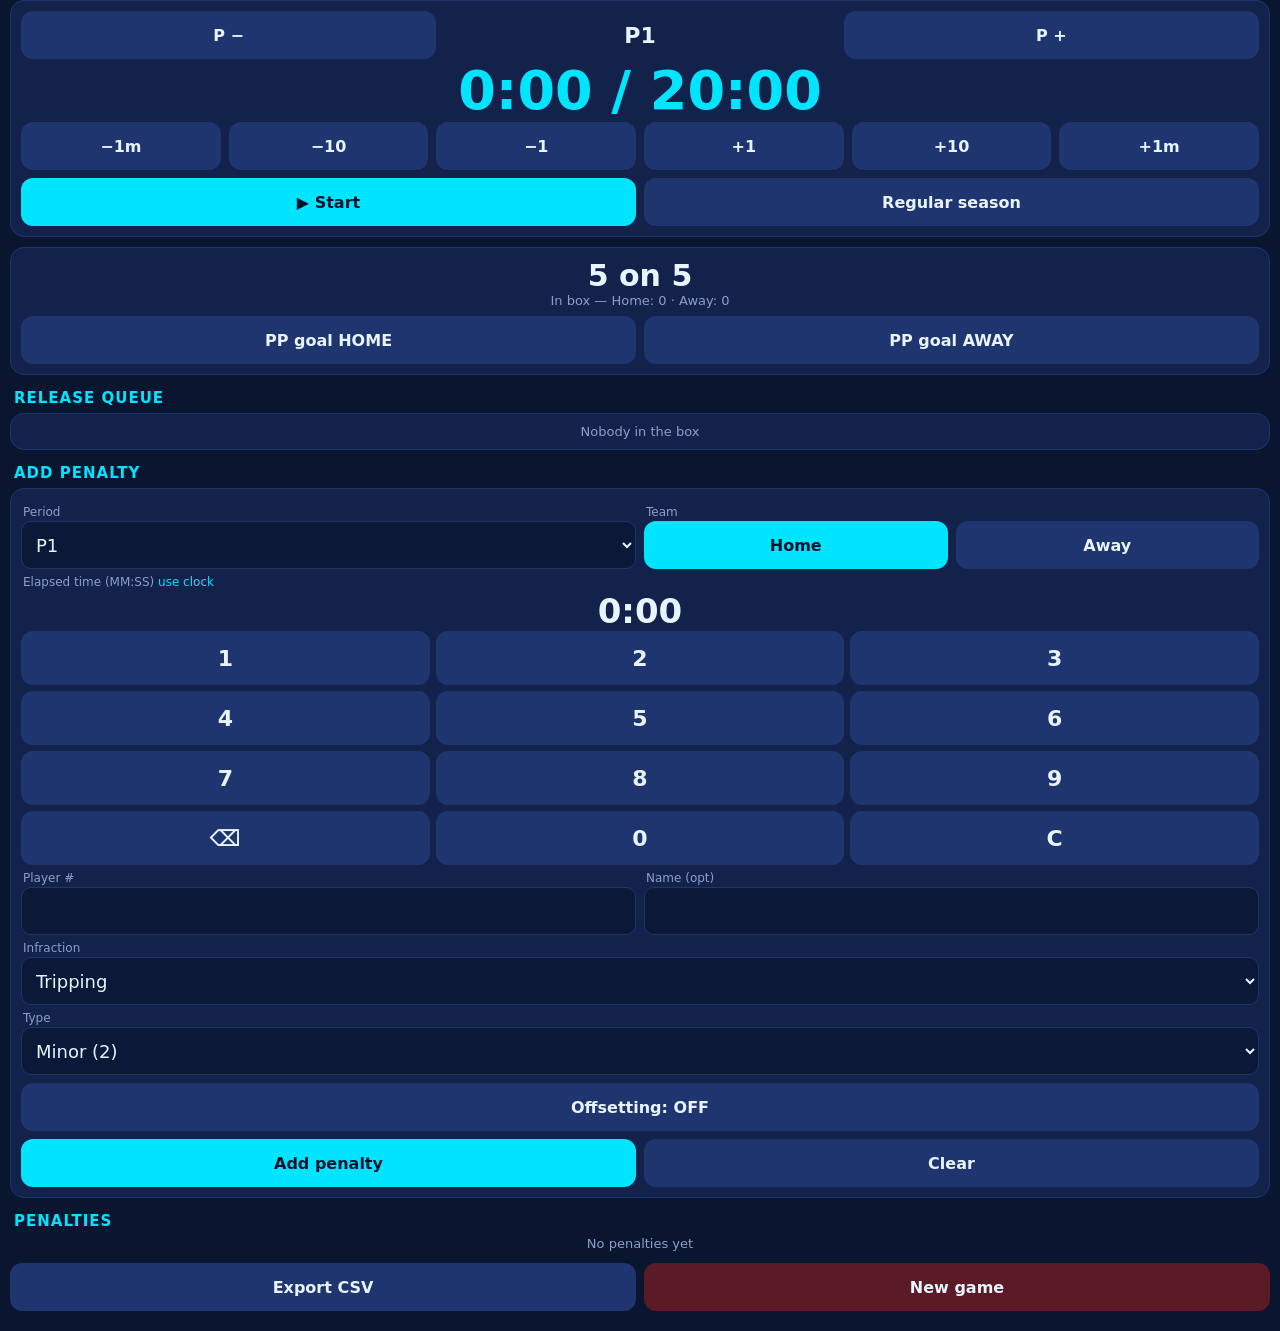
==== index.html @ b78acf7e "Add penalty tracker app" ====
<!DOCTYPE html><html lang="en"><head><meta charset="utf-8">
<meta name="viewport" content="width=device-width,initial-scale=1,viewport-fit=cover,user-scalable=no">
<meta name="apple-mobile-web-app-capable" content="yes"><meta name="mobile-web-app-capable" content="yes">
<meta name="apple-mobile-web-app-status-bar-style" content="black-translucent"><meta name="apple-mobile-web-app-title" content="Penalties">
<meta name="theme-color" content="#0a1630"><title>Penalty Tracker</title>
<link rel="apple-touch-icon" href="data:image/svg+xml,%3Csvg xmlns='http://www.w3.org/2000/svg' viewBox='0 0 180 180'%3E%3Crect width='180' height='180' fill='%230a1630'/%3E%3Ctext x='90' y='120' font-size='90' text-anchor='middle' fill='%2300e5ff' font-family='Arial' font-weight='bold'%3EPT%3C/text%3E%3C/svg%3E">
<style>
:root{--bg:#0a1630;--card:#12224a;--line:#1f3570;--cy:#00e5ff;--tx:#e8f4ff;--mut:#8aa0c8;--red:#ff4d5e;--yel:#ffc93c;--gry:#5b6782}
*{box-sizing:border-box;-webkit-tap-highlight-color:transparent}
body{margin:0;background:var(--bg);color:var(--tx);font-family:-apple-system,system-ui,sans-serif;padding:env(safe-area-inset-top) 10px calc(env(safe-area-inset-bottom) + 20px)}
h2{font-size:15px;color:var(--cy);margin:14px 4px 6px;text-transform:uppercase;letter-spacing:1px}
.card{background:var(--card);border:1px solid var(--line);border-radius:14px;padding:10px;margin-bottom:10px}
button{font:inherit;font-weight:600;border:0;border-radius:12px;min-height:48px;padding:0 12px;background:var(--line);color:var(--tx)}
button.pri{background:var(--cy);color:#04122b}button.on{background:var(--cy);color:#04122b}button.dng{background:#5a1a26}
.row{display:flex;gap:8px;align-items:center;flex-wrap:wrap}.row>*{flex:1}
.clock{font-size:54px;font-weight:800;text-align:center;font-variant-numeric:tabular-nums;color:var(--cy)}
.str{font-size:30px;font-weight:800;text-align:center}.sub{color:var(--mut);font-size:13px;text-align:center}
input,select{font:inherit;font-size:18px;width:100%;min-height:48px;border-radius:10px;border:1px solid var(--line);background:#0b1838;color:var(--tx);padding:0 10px}
label{font-size:12px;color:var(--mut);display:block;margin:6px 2px 2px}
.kp{display:grid;grid-template-columns:repeat(3,1fr);gap:6px}.kp button{min-height:54px;font-size:22px}
.tdisp{font-size:34px;text-align:center;font-weight:800;font-variant-numeric:tabular-nums}
.pen{border-left:6px solid var(--gry);padding:8px;margin:6px 0;background:#0e1c40;border-radius:10px}
.pen.inbox{border-color:var(--red)}.pen.pending{border-color:var(--yel)}.pen.rel{opacity:.55}
.pen .t{display:flex;justify-content:space-between;font-weight:700}.pen .m{font-size:13px;color:var(--mut)}
.pen .a{display:flex;gap:6px;margin-top:6px}.pen .a button{min-height:38px;font-size:13px;flex:1}
.tag{font-size:11px;padding:2px 6px;border-radius:6px;background:var(--line)}
.q{display:flex;justify-content:space-between;padding:6px 2px;border-bottom:1px solid var(--line);font-variant-numeric:tabular-nums}
</style></head><body>
<div class="card">
 <div class="row"><button id="pm">P −</button><div style="text-align:center;font-size:22px;font-weight:800" id="pl">P1</div><button id="pp">P +</button></div>
 <div class="clock" id="clk" onclick="editClock()">0:00</div>
 <div class="row"><button onclick="adj(-60)">−1m</button><button onclick="adj(-10)">−10</button><button onclick="adj(-1)">−1</button><button onclick="adj(1)">+1</button><button onclick="adj(10)">+10</button><button onclick="adj(60)">+1m</button></div>
 <div class="row" style="margin-top:8px"><button id="run" class="pri" onclick="toggleRun()">▶ Start</button><button id="gt" onclick="toggleType()">Regular season</button></div>
</div>
<div class="card"><div class="str" id="str">5 on 5</div><div class="sub" id="strsub"></div>
 <div class="row" style="margin-top:8px"><button onclick="ppGoal('H')">PP goal HOME</button><button onclick="ppGoal('A')">PP goal AWAY</button></div></div>
<h2>Release queue</h2><div class="card" id="queue"></div>
<h2 id="ftitle">Add penalty</h2><div class="card" id="form">
 <div class="row"><div><label>Period</label><select id="fp"></select></div><div><label>Team</label><div class="row"><button id="fH" class="on" onclick="setTeam('H')">Home</button><button id="fA" onclick="setTeam('A')">Away</button></div></div></div>
 <label>Elapsed time (MM:SS) <a style="color:var(--cy)" onclick="useNow()">use clock</a></label>
 <div class="tdisp" id="ftd">0:00</div>
 <div class="kp" id="kp"></div>
 <div class="row"><div><label>Player #</label><input id="fn" inputmode="numeric"></div><div><label>Name (opt)</label><input id="fnm"></div></div>
 <label>Infraction</label><select id="fi"></select>
 <label>Type</label><select id="ft"></select>
 <div class="row" style="margin-top:8px"><button id="fo" onclick="tOff()">Offsetting: OFF</button></div>
 <div class="row" style="margin-top:8px"><button class="pri" onclick="savePen()" id="fsave">Add penalty</button><button onclick="resetForm()">Clear</button></div>
</div>
<h2>Penalties</h2><div id="list"></div>
<div class="row" style="margin-top:12px"><button onclick="exportCSV()">Export CSV</button><button class="dng" onclick="newGame()">New game</button></div>
<script id="logic">
const TYPES={MIN:{l:'Minor (2)',d:120,str:1,early:1},DBL:{l:'Double minor (4)',d:240,str:1,early:1},MAJ:{l:'Major (5)',d:300,str:1},MIS:{l:'Misconduct (10)',d:600,str:0},GM:{l:'Game misconduct',d:0,str:0},MAT:{l:'Match (5 served)',d:300,str:1},BEN:{l:'Bench minor (2)',d:120,str:1,early:1}};
const INFR=['Tripping','Hooking','Slashing','Holding','Holding the stick','Interference','Roughing','High-sticking','Cross-checking','Boarding','Charging','Elbowing','Kneeing','Delay of game','Delay of game (puck over glass)','Too many men','Unsportsmanlike conduct','Embellishment','Goaltender interference','Fighting','Spearing','Butt-ending','Head-butting','Illegal check to the head','Checking from behind','Clipping','Instigator','Abuse of officials','Closing hand on puck','Throwing stick','Broken stick','Illegal equipment','Leaving the bench','Other'];
function plen(p,g){return p<=3?1200:(g==='PO'?1200:300)}
function fmt(s){s=Math.max(0,Math.round(s));return Math.floor(s/60)+':'+String(s%60).padStart(2,'0')}
function gs(p,el){return (p-1)*1200+el}
function toPE(g){return{p:Math.floor(g/1200)+1,el:g%1200}}
function pname(p,g){return p<=3?'P'+p:(g==='PO'?'OT'+(p-3):'OT')}
// returns map id->{start,end,status,strength}
function schedule(pens){
 const out={};
 for(const team of ['H','A']){
  const ps=pens.filter(p=>p.team===team).sort((a,b)=>gs(a.period,a.el)-gs(b.period,b.el)||a.id-b.id);
  const slots=[];// end times of serving strength penalties
  for(const p of ps){
   const t=gs(p.period,p.el),T=TYPES[p.type],counts=T.str&&!p.off;
   let start=t;
   if(counts){
    // free slots ending by t; if 2 busy, wait for earliest end
    let live=slots.filter(e=>e>t);
    if(live.length>=2){live.sort((a,b)=>a-b);start=live[live.length-2]; /* earliest of the two that remain */
     // slot frees when the earlier of the two latest-active ends
     const act=slots.filter(e=>e>t).sort((a,b)=>a-b);start=act[act.length-2]}
   }
   let end=start+T.d;
   if(p.relAt!=null) end=p.relAt;
   if(counts) slots.push(end);
   out[p.id]={start,end,counts:!!counts};
  }
 }
 return out;
}
function state(pens,period,el,gtype){
 const now=gs(period,el),sch=schedule(pens),n={H:0,A:0},box={H:0,A:0};
 for(const p of pens){const s=sch[p.id];
  s.status= now<s.start?'pending':(now<s.end?'inbox':'rel');
  if(TYPES[p.type].d===0) s.status='rel';
  if(s.status==='inbox'){box[p.team]++; if(s.counts) n[p.team]++}}
 n.H=Math.min(2,n.H);n.A=Math.min(2,n.A);
 let h,a;
 if(period>3&&gtype!=='PO'){const d=n.A-n.H;if(d>0){h=3+d;a=3}else if(d<0){h=3;a=3-d}else{h=3;a=3}}
 else{h=5-n.H;a=5-n.A}
 let label=h+' on '+a;
 if(h>a)label+=' · Home PP';else if(a>h)label+=' · Away PP';
 return{now,sch,n,box,h,a,label};
}
// early release on PP goal by scoringTeam: release earliest-ending minor of shorthanded team
function earlyRelease(pens,period,el,gtype,scoring){
 const st=state(pens,period,el,gtype),sh=scoring==='H'?'A':'H';
 if(!((scoring==='H'&&st.h>st.a)||(scoring==='A'&&st.a>st.h)))return null;
 const c=pens.filter(p=>p.team===sh&&TYPES[p.type].early&&!p.off&&st.sch[p.id].status==='inbox'&&st.sch[p.id].counts).sort((x,y)=>st.sch[x.id].end-st.sch[y.id].end);
 if(!c.length)return null;const p=c[0],s=st.sch[p.id];
 if(p.type==='DBL'&&st.now<s.start+120) p.relAt=st.now+120; else p.relAt=st.now;
 return p;
}
if(typeof module!=='undefined')module.exports={schedule,state,earlyRelease,gs,toPE,fmt,TYPES};
</script>
<script>
if(typeof document!=='undefined'){
const KEY='penaltyTracker.v1';
let S=JSON.parse(localStorage.getItem(KEY)||'null')||{period:1,el:0,gtype:'RS',pens:[],nid:1,running:false,runAt:null};
let F={team:'H',digits:'',off:false,edit:null};
const save=()=>localStorage.setItem(KEY,JSON.stringify(S));
const $=id=>document.getElementById(id);
function maxP(){return 7}
function curEl(){if(S.running){const e=S.el+Math.floor((Date.now()-S.runAt)/1000);return Math.min(e,plen(S.period,S.gtype))}return S.el}
function commitRun(){if(S.running){S.el=curEl();S.runAt=Date.now()}}
window.adj=d=>{commitRun();S.el=Math.max(0,Math.min(plen(S.period,S.gtype),S.el+d));save();render()};
$('pm').onclick=()=>{commitRun();if(S.period>1){S.period--;S.el=Math.min(S.el,plen(S.period,S.gtype))}save();render()};
$('pp').onclick=()=>{commitRun();if(S.period<maxP()){S.period++;S.el=0;S.running=false}save();render()};
window.toggleRun=()=>{if(S.running){S.el=curEl();S.running=false}else{S.running=true;S.runAt=Date.now()}save();render()};
window.toggleType=()=>{S.gtype=S.gtype==='RS'?'PO':'RS';save();render()};
window.editClock=()=>{const v=prompt('Elapsed time MM:SS',fmt(curEl()));if(!v)return;const m=v.match(/^(\d+):?(\d{2})$/);if(!m)return;commitRun();S.el=Math.min(plen(S.period,S.gtype),+m[1]*60+ +m[2]);save();render()};
window.setTeam=t=>{F.team=t;$('fH').className=t==='H'?'on':'';$('fA').className=t==='A'?'on':''};
window.tOff=()=>{F.off=!F.off;$('fo').textContent='Offsetting: '+(F.off?'ON':'OFF');$('fo').className=F.off?'on':''};
function tsec(){const d=F.digits.padStart(3,'0');return +d.slice(0,-2)*60+ +d.slice(-2)}
function showT(){$('ftd').textContent=fmt(tsec())}
window.useNow=()=>{const e=curEl();F.digits=String(Math.floor(e/60))+String(e%60).padStart(2,'0');$('fp').value=S.period;showT()};
const kp=$('kp');['1','2','3','4','5','6','7','8','9','⌫','0','C'].forEach(k=>{const b=document.createElement('button');b.textContent=k;b.onclick=()=>{if(k==='⌫')F.digits=F.digits.slice(0,-1);else if(k==='C')F.digits='';else if(F.digits.length<4)F.digits+=k;showT()};kp.appendChild(b)});
$('fi').innerHTML=INFR.map(i=>`<option>${i}</option>`).join('');
$('ft').innerHTML=Object.entries(TYPES).map(([k,v])=>`<option value="${k}">${v.l}</option>`).join('');
window.resetForm=()=>{F.digits='';F.edit=null;F.off&&tOff();$('fn').value='';$('fnm').value='';$('ft').value='MIN';$('fi').selectedIndex=0;$('fp').value=S.period;$('fsave').textContent='Add penalty';$('ftitle').textContent='Add penalty';showT()};
window.savePen=()=>{const el=tsec(),p=+$('fp').value;if(el>plen(p,S.gtype)){alert('Time exceeds period length');return}
 const o={period:p,el,team:F.team,num:$('fn').value.trim(),name:$('fnm').value.trim(),infr:$('fi').value,type:$('ft').value,off:F.off};
 if(F.edit){Object.assign(S.pens.find(x=>x.id===F.edit),o)}else S.pens.push({id:S.nid++,relAt:null,...o});
 save();resetForm();render()};
window.editPen=id=>{const p=S.pens.find(x=>x.id===id);F.edit=id;$('fp').value=p.period;F.digits=String(Math.floor(p.el/60))+String(p.el%60).padStart(2,'0');setTeam(p.team);if(F.off!==!!p.off)tOff();$('fn').value=p.num;$('fnm').value=p.name;$('fi').value=p.infr;$('ft').value=p.type;$('fsave').textContent='Save changes';$('ftitle').textContent='Edit penalty';showT();$('form').scrollIntoView({behavior:'smooth'})};
window.delPen=id=>{if(confirm('Delete penalty?')){S.pens=S.pens.filter(x=>x.id!==id);save();render()}};
window.relNow=id=>{const p=S.pens.find(x=>x.id===id);p.relAt=gs(S.period,curEl());save();render()};
window.undoRel=id=>{S.pens.find(x=>x.id===id).relAt=null;save();render()};
window.ppGoal=t=>{const p=earlyRelease(S.pens,S.period,curEl(),S.gtype,t);if(!p){alert('No releasable minor: '+(t==='H'?'Home':'Away')+' is not on a power play.');return}save();render()};
window.newGame=()=>{if(confirm('Clear all penalties and start a new game?')){S={period:1,el:0,gtype:S.gtype,pens:[],nid:1,running:false,runAt:null};save();resetForm();render()}};
window.exportCSV=()=>{const st=state(S.pens,S.period,curEl(),S.gtype);const q=v=>'"'+String(v??'').replace(/"/g,'""')+'"';
 const rows=[['Period','Elapsed','Team','No','Name','Infraction','Type','Offsetting','Start','Release','Status']];
 for(const p of S.pens){const s=st.sch[p.id],a=toPE(s.start),b=toPE(s.end);rows.push([pname(p.period,S.gtype),fmt(p.el),p.team==='H'?'Home':'Away',p.num,p.name,p.infr,TYPES[p.type].l,p.off?'Y':'',pname(a.p,S.gtype)+' '+fmt(a.el),TYPES[p.type].d?pname(b.p,S.gtype)+' '+fmt(b.el):'',s.status])}
 const blob=new Blob([rows.map(r=>r.map(q).join(',')).join('\n')],{type:'text/csv'});const a=document.createElement('a');a.href=URL.createObjectURL(blob);a.download='penalties.csv';a.click()};
function render(){const el=curEl();
 $('pl').textContent=pname(S.period,S.gtype);$('clk').textContent=fmt(el)+' / '+fmt(plen(S.period,S.gtype));
 $('run').textContent=S.running?'⏸ Stop':'▶ Start';$('gt').textContent=S.gtype==='RS'?'Regular season':'Playoffs';
 const ops=[];for(let p=1;p<=maxP();p++)ops.push(`<option value="${p}">${pname(p,S.gtype)}</option>`);const fv=$('fp').value;$('fp').innerHTML=ops.join('');$('fp').value=fv||S.period;
 const st=state(S.pens,S.period,el,S.gtype);
 $('str').textContent=st.label;$('str').style.color=st.h===st.a?'var(--tx)':'var(--yel)';
 $('strsub').textContent=`In box — Home: ${st.box.H} · Away: ${st.box.A}${S.period>3&&S.gtype==='RS'?' · OT 3-on-3 rules':''}`;
 const live=S.pens.filter(p=>st.sch[p.id].status!=='rel').sort((a,b)=>st.sch[a.id].end-st.sch[b.id].end);
 $('queue').innerHTML=live.length?live.map(p=>{const s=st.sch[p.id],e=toPE(s.end);return `<div class="q"><span style="color:${s.status==='inbox'?'var(--red)':'var(--yel)'}">${p.team==='H'?'HOME':'AWAY'} #${p.num||'?'} ${TYPES[p.type].l.split(' (')[0]}${p.off?' (off)':''}</span><span>${s.status==='pending'?'waits · ':''}${fmt(s.end-st.now)} → ${pname(e.p,S.gtype)} ${fmt(e.el)}</span></div>`}).join(''):'<div class="sub">Nobody in the box</div>';
 $('list').innerHTML=S.pens.slice().sort((a,b)=>gs(b.period,b.el)-gs(a.period,a.el)).map(p=>{const s=st.sch[p.id],e=toPE(s.end),a=toPE(s.start);
  return `<div class="pen ${s.status}"><div class="t"><span>${p.team==='H'?'HOME':'AWAY'} #${p.num||'?'} ${p.name}</span><span>${pname(p.period,S.gtype)} ${fmt(p.el)}</span></div>
  <div class="m">${p.infr} · ${TYPES[p.type].l}${p.off?' · <span class=tag>OFFSETTING</span>':''}${!s.counts&&TYPES[p.type].d?' · no strength effect':''}</div>
  <div class="m">${TYPES[p.type].d?`${s.start!==gs(p.period,p.el)?'Starts '+pname(a.p,S.gtype)+' '+fmt(a.el)+' · ':''}Release ${pname(e.p,S.gtype)} ${fmt(e.el)}${p.relAt!=null?' (early)':''}`:'Ejected'} · <b>${s.status==='inbox'?'IN BOX':s.status==='pending'?'PENDING':'RELEASED'}</b></div>
  <div class="a">${p.relAt!=null?`<button onclick="undoRel(${p.id})">Undo release</button>`:s.status==='inbox'?`<button onclick="relNow(${p.id})">Release now</button>`:''}<button onclick="editPen(${p.id})">Edit</button><button class="dng" onclick="delPen(${p.id})">Delete</button></div></div>`}).join('')||'<div class="sub">No penalties yet</div>';
}
resetForm();render();setInterval(()=>{if(S.running){if(curEl()>=plen(S.period,S.gtype)){S.el=plen(S.period,S.gtype);S.running=false;save()}render()}},500);
}
</script></body></html>
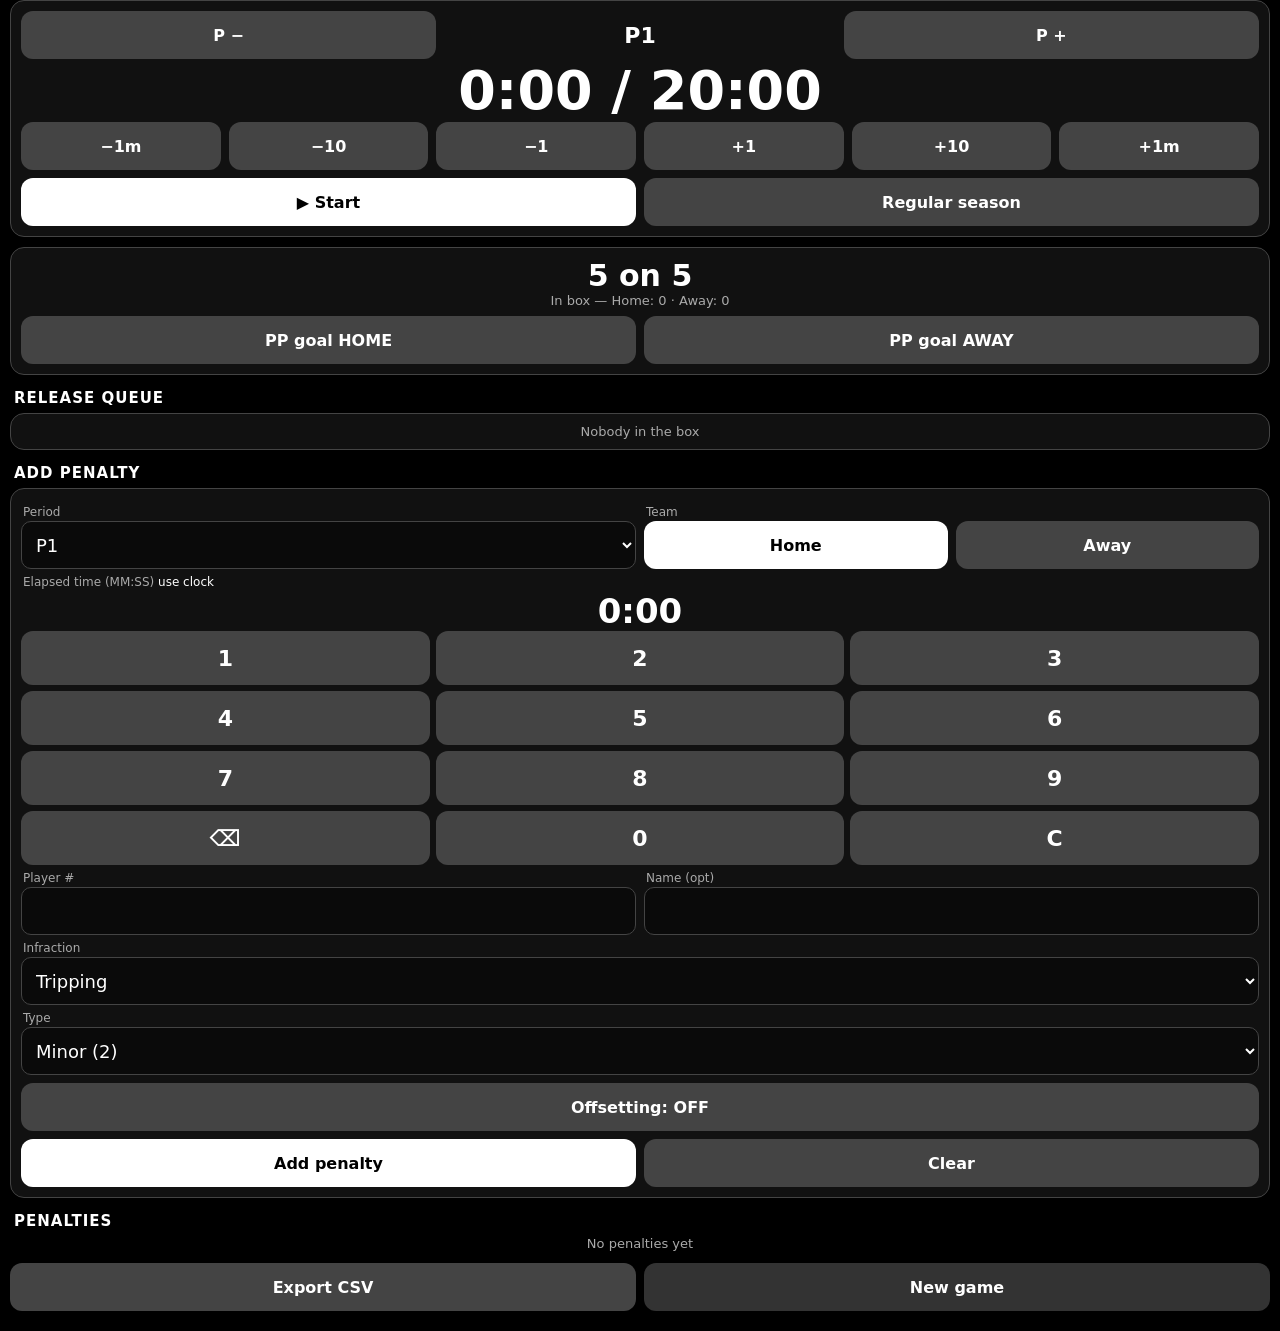
==== commit 6677c8fc: "Black and white theme" ====
--- a/index.html
+++ b/index.html
@@ -2,25 +2,25 @@
 <meta name="viewport" content="width=device-width,initial-scale=1,viewport-fit=cover,user-scalable=no">
 <meta name="apple-mobile-web-app-capable" content="yes"><meta name="mobile-web-app-capable" content="yes">
 <meta name="apple-mobile-web-app-status-bar-style" content="black-translucent"><meta name="apple-mobile-web-app-title" content="Penalties">
-<meta name="theme-color" content="#0a1630"><title>Penalty Tracker</title>
-<link rel="apple-touch-icon" href="data:image/svg+xml,%3Csvg xmlns='http://www.w3.org/2000/svg' viewBox='0 0 180 180'%3E%3Crect width='180' height='180' fill='%230a1630'/%3E%3Ctext x='90' y='120' font-size='90' text-anchor='middle' fill='%2300e5ff' font-family='Arial' font-weight='bold'%3EPT%3C/text%3E%3C/svg%3E">
+<meta name="theme-color" content="#000000"><title>Penalty Tracker</title>
+<link rel="apple-touch-icon" href="data:image/svg+xml,%3Csvg xmlns='http://www.w3.org/2000/svg' viewBox='0 0 180 180'%3E%3Crect width='180' height='180' fill='%23000000'/%3E%3Ctext x='90' y='120' font-size='90' text-anchor='middle' fill='%23ffffff' font-family='Arial' font-weight='bold'%3EPT%3C/text%3E%3C/svg%3E">
 <style>
-:root{--bg:#0a1630;--card:#12224a;--line:#1f3570;--cy:#00e5ff;--tx:#e8f4ff;--mut:#8aa0c8;--red:#ff4d5e;--yel:#ffc93c;--gry:#5b6782}
+:root{--bg:#000000;--card:#111111;--line:#444444;--cy:#ffffff;--tx:#ffffff;--mut:#aaaaaa;--red:#ffffff;--yel:#d0d0d0;--gry:#555555}
 *{box-sizing:border-box;-webkit-tap-highlight-color:transparent}
 body{margin:0;background:var(--bg);color:var(--tx);font-family:-apple-system,system-ui,sans-serif;padding:env(safe-area-inset-top) 10px calc(env(safe-area-inset-bottom) + 20px)}
 h2{font-size:15px;color:var(--cy);margin:14px 4px 6px;text-transform:uppercase;letter-spacing:1px}
 .card{background:var(--card);border:1px solid var(--line);border-radius:14px;padding:10px;margin-bottom:10px}
 button{font:inherit;font-weight:600;border:0;border-radius:12px;min-height:48px;padding:0 12px;background:var(--line);color:var(--tx)}
-button.pri{background:var(--cy);color:#04122b}button.on{background:var(--cy);color:#04122b}button.dng{background:#5a1a26}
+button.pri{background:var(--cy);color:#000000}button.on{background:var(--cy);color:#000000}button.dng{background:#333333}
 .row{display:flex;gap:8px;align-items:center;flex-wrap:wrap}.row>*{flex:1}
 .clock{font-size:54px;font-weight:800;text-align:center;font-variant-numeric:tabular-nums;color:var(--cy)}
 .str{font-size:30px;font-weight:800;text-align:center}.sub{color:var(--mut);font-size:13px;text-align:center}
-input,select{font:inherit;font-size:18px;width:100%;min-height:48px;border-radius:10px;border:1px solid var(--line);background:#0b1838;color:var(--tx);padding:0 10px}
+input,select{font:inherit;font-size:18px;width:100%;min-height:48px;border-radius:10px;border:1px solid var(--line);background:#0a0a0a;color:var(--tx);padding:0 10px}
 label{font-size:12px;color:var(--mut);display:block;margin:6px 2px 2px}
 .kp{display:grid;grid-template-columns:repeat(3,1fr);gap:6px}.kp button{min-height:54px;font-size:22px}
 .tdisp{font-size:34px;text-align:center;font-weight:800;font-variant-numeric:tabular-nums}
-.pen{border-left:6px solid var(--gry);padding:8px;margin:6px 0;background:#0e1c40;border-radius:10px}
-.pen.inbox{border-color:var(--red)}.pen.pending{border-color:var(--yel)}.pen.rel{opacity:.55}
+.pen{border-left:6px solid var(--gry);padding:8px;margin:6px 0;background:#161616;border-radius:10px}
+.pen.inbox{border-color:var(--red);font-weight:700}.pen.pending{border-color:var(--yel)}.pen.rel{opacity:.55}
 .pen .t{display:flex;justify-content:space-between;font-weight:700}.pen .m{font-size:13px;color:var(--mut)}
 .pen .a{display:flex;gap:6px;margin-top:6px}.pen .a button{min-height:38px;font-size:13px;flex:1}
 .tag{font-size:11px;padding:2px 6px;border-radius:6px;background:var(--line)}
